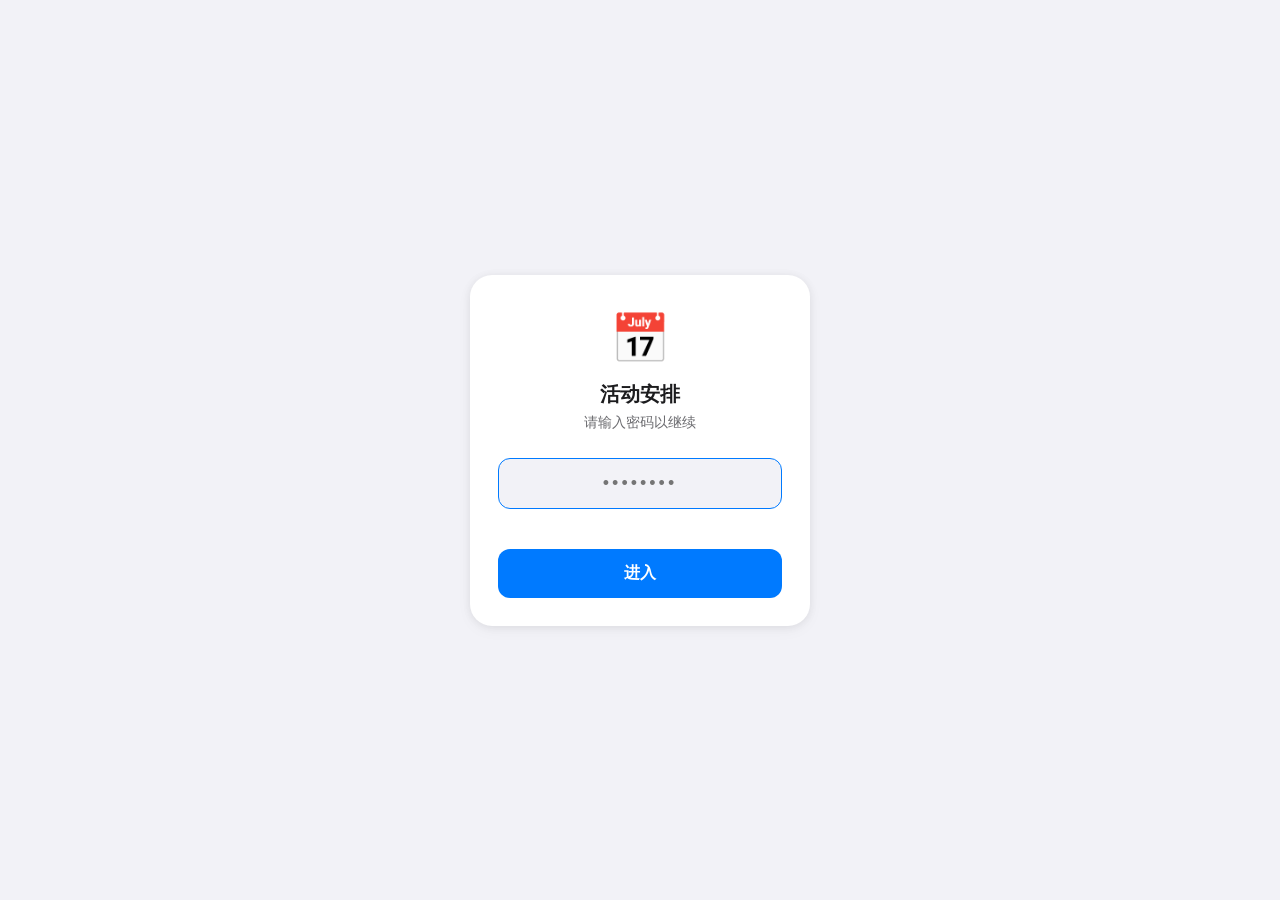
==== activity.html @ 2a9986ee "Show ingredient suggestions in the language of the active tab 用户发现：EN 页签输 salt，建议列表跳出中文「盐」。这不只是显示别扭—" ====
<!DOCTYPE html>
<html lang="zh-CN">
<head>
  <meta charset="UTF-8">
  <meta name="viewport" content="width=device-width, initial-scale=1.0">
  <title>活动安排</title>
  <link rel="preconnect" href="https://mpvsbeghuueffkjdemcr.supabase.co">
  <style>
    * { margin: 0; padding: 0; box-sizing: border-box; }

    :root {
      --bg: #f2f2f7; --card: #ffffff; --text: #1c1c1e; --sub: #6c6c70;
      --border: #e5e5ea; --accent: #007aff; --green: #34c759;
      --orange: #ff9500; --red: #ff3b30;
      --shadow: 0 1px 8px rgba(0,0,0,0.07), 0 4px 16px rgba(0,0,0,0.04);
    }
    @media (prefers-color-scheme: dark) {
      :root {
        --bg: #000000; --card: #1c1c1e; --text: #ffffff; --sub: #8e8e93;
        --border: #2c2c2e;
        --shadow: 0 1px 8px rgba(0,0,0,0.3), 0 4px 16px rgba(0,0,0,0.2);
      }
    }

    body {
      font-family: -apple-system, BlinkMacSystemFont, 'SF Pro Text', 'Helvetica Neue', sans-serif;
      background: var(--bg); color: var(--text);
      min-height: 100vh; -webkit-font-smoothing: antialiased;
    }

    /* ── Lock ── */
    #lock-screen {
      position: fixed; inset: 0; background: var(--bg); z-index: 9999;
      display: flex; align-items: center; justify-content: center; padding: 24px;
    }
    #lock-screen.hidden { display: none; }
    .lock-card {
      background: var(--card); border-radius: 22px; padding: 36px 28px 28px;
      width: 100%; max-width: 340px; box-shadow: var(--shadow); text-align: center;
    }
    .lock-icon  { font-size: 48px; margin-bottom: 14px; }
    .lock-title { font-size: 20px; font-weight: 700; margin-bottom: 6px; }
    .lock-sub   { font-size: 14px; color: var(--sub); margin-bottom: 26px; }
    .lock-input {
      width: 100%; padding: 14px 16px; border: 1.5px solid var(--border);
      border-radius: 12px; font-size: 18px; font-family: inherit;
      background: var(--bg); color: var(--text); text-align: center;
      letter-spacing: 3px; outline: none; transition: border-color 0.2s; margin-bottom: 12px;
    }
    .lock-input:focus { border-color: var(--accent); }
    .lock-input.error { border-color: var(--red); animation: shake 0.35s ease; }
    @keyframes shake {
      0%,100%{transform:translateX(0)} 20%{transform:translateX(-8px)}
      40%{transform:translateX(8px)}   60%{transform:translateX(-5px)}
      80%{transform:translateX(5px)}
    }
    .lock-error { font-size: 13px; color: var(--red); margin-bottom: 10px; min-height: 18px; }
    .lock-btn {
      width: 100%; padding: 14px; background: var(--accent); color: #fff;
      border: none; border-radius: 12px; font-size: 16px; font-weight: 600;
      font-family: inherit; cursor: pointer; transition: opacity 0.15s;
    }
    .lock-btn:active { opacity: 0.8; }

    /* ── App ── */
    #app { display: none; padding-bottom: 100px; }
    #app.visible { display: block; }

    /* ── Loading ── */
    .loading-wrap {
      display: flex; flex-direction: column; align-items: center;
      justify-content: center; padding: 40px 20px; color: var(--sub); gap: 14px;
    }
    .spinner {
      width: 28px; height: 28px; border: 3px solid var(--border);
      border-top-color: var(--accent); border-radius: 50%;
      animation: spin 0.7s linear infinite;
    }
    @keyframes spin { to { transform: rotate(360deg); } }

    /* ── Topbar ── */
    .topbar {
      position: sticky; top: 0; z-index: 100;
      background: rgba(242,242,247,0.85);
      backdrop-filter: saturate(180%) blur(20px);
      -webkit-backdrop-filter: saturate(180%) blur(20px);
      border-bottom: 1px solid var(--border); padding: 14px 20px 12px;
    }
    @media (prefers-color-scheme: dark) { .topbar { background: rgba(0,0,0,0.85); } }
    .topbar-inner {
      max-width: 600px; margin: 0 auto;
      display: flex; justify-content: space-between; align-items: center;
    }
    .topbar h1 { font-size: 18px; font-weight: 700; letter-spacing: -0.3px; white-space: nowrap; overflow: hidden; text-overflow: ellipsis; min-width: 0; }
    .topbar-actions { display: flex; gap: 8px; flex-shrink: 0; }
    .icon-btn {
      background: none; border: none; cursor: pointer; color: var(--accent);
      font-size: 14px; font-weight: 500; padding: 5px 10px; border-radius: 8px;
      transition: background 0.15s; text-decoration: none; display: inline-block;
    }
    .icon-btn:hover { background: rgba(0,122,255,0.1); }
    @media (max-width: 480px) {
      .icon-btn { padding: 3px 4px; font-size: 12px; }
      .topbar-actions { gap: 2px; }
    }
    .sync-dot {
      display: inline-block; width: 7px; height: 7px; border-radius: 50%;
      margin-left: 6px; vertical-align: middle; transition: background 0.3s;
    }
    .sync-dot.ok   { background: var(--green); }
    .sync-dot.busy { background: var(--orange); animation: pulse 1s infinite; }
    .sync-dot.err  { background: var(--red); }
    @keyframes pulse { 0%,100%{opacity:1} 50%{opacity:0.4} }

    /* ── Container ── */
    .wrap { max-width: 600px; margin: 0 auto; padding: 16px 16px 0; }

    /* ── Add button ── */
    .add-row { margin-bottom: 20px; }
    .add-main-btn {
      width: 100%; padding: 15px; background: var(--card);
      border: 1.5px dashed rgba(0,122,255,0.45); border-radius: 14px;
      color: var(--accent); font-size: 15px; font-weight: 600; font-family: inherit;
      cursor: pointer; box-shadow: var(--shadow);
      display: flex; align-items: center; justify-content: center; gap: 7px;
      transition: background 0.15s, border-color 0.15s;
    }
    .add-main-btn:hover  { background: rgba(0,122,255,0.05); border-color: var(--accent); }
    .add-main-btn:active { opacity: 0.7; }
    .add-main-btn .plus  { font-size: 20px; line-height: 1; }

    /* ── Sections ── */
    .section { margin-bottom: 24px; }
    .section-title {
      font-size: 13px; font-weight: 700; color: var(--sub); text-transform: uppercase;
      letter-spacing: 0.5px; padding: 0 4px 10px; display: flex; align-items: center; gap: 6px;
    }
    .section-title-proposed  { color: var(--orange); }
    .section-title-confirmed { color: var(--green); }
    .section-count { font-weight: 500; opacity: 0.7; text-transform: none; letter-spacing: 0; }
    .section-empty {
      text-align: center; padding: 26px 16px; color: var(--sub); font-size: 14px;
      background: var(--card); border-radius: 14px; box-shadow: var(--shadow);
    }

    /* ── List ── */
    .date-group { margin-bottom: 14px; }
    .date-label {
      font-size: 15px; font-weight: 700; color: var(--text); letter-spacing: 0.2px;
      padding: 8px 12px; margin-bottom: 8px; border-radius: 10px;
      background: rgba(0,122,255,0.08); border-left: 4px solid var(--accent);
      display: flex; align-items: center; gap: 6px;
    }
    @media (prefers-color-scheme: dark) { .date-label { background: rgba(0,122,255,0.16); } }
    .items-card { background: var(--card); border-radius: 14px; overflow: hidden; box-shadow: var(--shadow); }
    .item { display: flex; align-items: center; padding: 11px 14px; gap: 11px; }
    .item:not(:last-child) { border-bottom: 1px solid var(--border); }
    .item-body   { flex: 1; min-width: 0; }
    .item-desc   { font-size: 15px; white-space: nowrap; overflow: hidden; text-overflow: ellipsis; }
    .item-tag    { font-size: 12px; color: var(--sub); margin-top: 3px; display: flex; align-items: center; gap: 4px; min-width: 0; }
    .item-tag-text { white-space: nowrap; overflow: hidden; text-overflow: ellipsis; min-width: 0; }
    .link-pin    { flex-shrink: 0; text-decoration: none; font-size: 13px; line-height: 1; }
    .item-actions { display: flex; align-items: center; gap: 2px; flex-shrink: 0; }
    .confirm-btn, .unconfirm-btn {
      background: none; border: none; cursor: pointer; font-size: 12px; font-weight: 600;
      font-family: inherit; padding: 5px 9px; border-radius: 8px; white-space: nowrap;
      transition: background 0.15s; color: var(--sub);
    }
    .confirm-btn:hover   { color: var(--green);  background: rgba(52,199,89,0.14); }
    .unconfirm-btn:hover { color: var(--orange); background: rgba(255,149,0,0.14); }
    .edit-btn {
      background: none; border: none; cursor: pointer; color: var(--sub);
      font-size: 15px; line-height: 1; padding: 4px 6px; border-radius: 6px;
      opacity: 0.4; transition: opacity 0.15s, color 0.15s;
    }
    .edit-btn:hover { opacity: 1; color: var(--accent); }
    .del-btn {
      background: none; border: none; cursor: pointer; color: var(--sub);
      font-size: 20px; line-height: 1; padding: 4px 6px; border-radius: 6px;
      opacity: 0.4; transition: opacity 0.15s, color 0.15s;
    }
    .del-btn:hover { opacity: 1; color: var(--red); }

    /* ── FAB ── */
    .fab {
      position: fixed; bottom: 28px; right: 24px;
      width: 58px; height: 58px; border-radius: 50%;
      background: var(--accent); border: none; cursor: pointer;
      color: #fff; font-size: 30px; line-height: 1;
      box-shadow: 0 4px 20px rgba(0,122,255,0.45);
      display: flex; align-items: center; justify-content: center;
      z-index: 200; transition: transform 0.15s, box-shadow 0.15s;
    }
    .fab:active { transform: scale(0.93); box-shadow: 0 2px 10px rgba(0,122,255,0.35); }

    /* ── Sheet ── */
    .overlay {
      position: fixed; inset: 0; background: rgba(0,0,0,0.45); z-index: 400;
      display: flex; align-items: flex-end;
      opacity: 0; pointer-events: none; transition: opacity 0.25s;
    }
    .overlay.open { opacity: 1; pointer-events: all; }
    .sheet {
      background: var(--card); border-radius: 20px 20px 0 0;
      padding: 12px 20px 32px; width: 100%; max-width: 600px; margin: 0 auto;
      transform: translateY(100%);
      transition: transform 0.3s cubic-bezier(0.32, 0.72, 0, 1);
      max-height: 90vh; overflow-y: auto;
    }
    .overlay.open .sheet { transform: translateY(0); }
    .handle { width: 36px; height: 4px; background: var(--border); border-radius: 2px; margin: 0 auto 18px; }
    .sheet-title { font-size: 18px; font-weight: 700; margin-bottom: 20px; }

    /* ── Form ── */
    .fgrp { margin-bottom: 14px; }
    .flabel { display: block; font-size: 12px; font-weight: 600; color: var(--sub); text-transform: uppercase; letter-spacing: 0.5px; margin-bottom: 7px; }
    .finput {
      width: 100%; padding: 12px 14px; border: 1.5px solid var(--border);
      border-radius: 11px; font-size: 16px; font-family: inherit;
      background: var(--bg); color: var(--text); outline: none; transition: border-color 0.2s;
    }
    .finput:focus { border-color: var(--accent); }
    .time-range { display: flex; align-items: center; gap: 8px; }
    .time-range .finput { flex: 1; min-width: 0; }
    .time-range-sep { color: var(--sub); flex-shrink: 0; }
    .seg { display: grid; gap: 8px; }
    .seg2 { grid-template-columns: 1fr 1fr; }
    .seg5 { grid-template-columns: repeat(5, 1fr); }
    .seg input[type=radio] { display: none; }
    .seg-lbl {
      display: block; padding: 10px 6px 9px; border: 1.5px solid var(--border);
      border-radius: 11px; text-align: center; cursor: pointer;
      font-size: 13px; line-height: 1.35;
      transition: border-color 0.2s, background 0.2s, color 0.2s; user-select: none;
    }
    .seg5 .seg-lbl { padding: 8px 2px; font-size: 12px; }
    .seg input[type=radio]:checked + .seg-lbl {
      border-color: var(--accent); background: rgba(0,122,255,0.08);
      color: var(--accent); font-weight: 600;
    }
    .submit {
      width: 100%; padding: 14px; background: var(--accent); color: #fff;
      border: none; border-radius: 13px; font-size: 16px; font-weight: 600;
      font-family: inherit; cursor: pointer; margin-top: 10px; transition: opacity 0.15s;
    }
    .submit:active   { opacity: 0.8; }
    .submit:disabled { opacity: 0.5; cursor: not-allowed; }
  </style>
</head>
<body>

<div id="lock-screen">
  <div class="lock-card">
    <div class="lock-icon">📅</div>
    <div class="lock-title">活动安排</div>
    <div class="lock-sub">请输入密码以继续</div>
    <input type="password" class="lock-input" id="lock-input"
           placeholder="••••••••" autocomplete="current-password"
           onkeydown="if(event.key==='Enter')unlock()">
    <div class="lock-error" id="lock-error"></div>
    <button class="lock-btn" onclick="unlock()">进入</button>
  </div>
</div>

<div id="app">
  <header class="topbar">
    <div class="topbar-inner">
      <h1>活动安排<span class="sync-dot ok" id="sync-dot"></span></h1>
      <div class="topbar-actions">
        <a class="icon-btn" href="index.html">💰 开支</a>
        <a class="icon-btn" href="shopping.html">🛒 购物</a>
        <a class="icon-btn" href="recipe.html">🍳 食谱</a>
        <button class="icon-btn" onclick="lockApp()">锁定</button>
      </div>
    </div>
  </header>

  <div class="wrap">
    <div class="add-row">
      <button class="add-main-btn" onclick="openAdd()">
        <span class="plus">＋</span> 添加活动
      </button>
    </div>

    <div class="section">
      <div class="section-title section-title-proposed">待定<span class="section-count" id="count-proposed"></span></div>
      <div id="list-proposed"></div>
      <div class="section-empty" id="empty-proposed" style="display:none">暂无待定活动</div>
    </div>

    <div class="section">
      <div class="section-title section-title-confirmed">已确认<span class="section-count" id="count-confirmed"></span></div>
      <div id="list-confirmed"></div>
      <div class="section-empty" id="empty-confirmed" style="display:none">暂无已确认活动</div>
    </div>
  </div>
</div>

<!-- Add / Edit Sheet -->
<div class="overlay" id="add-overlay" onclick="overlayClick(event,'add-overlay')">
  <div class="sheet">
    <div class="handle"></div>
    <div class="sheet-title" id="add-sheet-title">添加活动</div>
    <div class="fgrp">
      <label class="flabel">标题</label>
      <input type="text" class="finput" id="f-title" placeholder="和朋友吃饭 / 打网球 …">
    </div>
    <div class="fgrp">
      <label class="flabel">日期</label>
      <input type="date" class="finput" id="f-date">
    </div>
    <div class="fgrp">
      <label class="flabel">时段（选填）</label>
      <div class="seg seg5">
        <input type="radio" name="fperiod" id="fp-none" value="" checked>
        <label class="seg-lbl" for="fp-none">不选</label>
        <input type="radio" name="fperiod" id="fp-morning" value="morning">
        <label class="seg-lbl" for="fp-morning">上午</label>
        <input type="radio" name="fperiod" id="fp-afternoon" value="afternoon">
        <label class="seg-lbl" for="fp-afternoon">下午</label>
        <input type="radio" name="fperiod" id="fp-evening" value="evening">
        <label class="seg-lbl" for="fp-evening">傍晚</label>
        <input type="radio" name="fperiod" id="fp-night" value="night">
        <label class="seg-lbl" for="fp-night">晚上</label>
      </div>
    </div>
    <div class="fgrp">
      <label class="flabel">精确时间（选填）</label>
      <div class="time-range">
        <input type="time" class="finput" id="f-time" aria-label="开始时间">
        <span class="time-range-sep">–</span>
        <input type="time" class="finput" id="f-time-end" aria-label="结束时间">
      </div>
    </div>
    <div class="fgrp">
      <label class="flabel">地点/备注（选填）</label>
      <input type="text" class="finput" id="f-note" placeholder="地点、和谁、备注…">
    </div>
    <div class="fgrp">
      <label class="flabel">地址链接（选填）</label>
      <input type="text" class="finput" id="f-link" placeholder="https://maps.google.com/...">
    </div>
    <div class="fgrp">
      <label class="flabel">状态</label>
      <div class="seg seg2">
        <input type="radio" name="fstatus" id="fs-proposed" value="proposed" checked>
        <label class="seg-lbl" for="fs-proposed">待定</label>
        <input type="radio" name="fstatus" id="fs-confirmed" value="confirmed">
        <label class="seg-lbl" for="fs-confirmed">已确认</label>
      </div>
    </div>
    <button class="submit" id="add-submit-btn" onclick="submitActivity()">添加</button>
  </div>
</div>

<button class="fab" onclick="openAdd()">+</button>

<!-- 改了 assets/ 里的文件就把 ?v= bump 一次，否则手机浏览器会一直用缓存的旧版。见 docs/HANDOFF.md 第五节。 -->
<script src="assets/auth.js?v=2026080306"></script>
<script>
// ── Supabase REST (no SDK) ──
const API = 'https://mpvsbeghuueffkjdemcr.supabase.co/rest/v1';
// KEY 和 H() 来自 assets/auth.js（必须先加载）

async function actGetAll() {
  const r = await fetch(`${API}/activities?select=*&order=date.asc,id.asc`, { headers: await H() });
  if (!r.ok) throw new Error(await r.text());
  return r.json();
}
async function actInsert(row) {
  const r = await fetch(`${API}/activities`, {
    method: 'POST', headers: { ...await H(), 'Prefer': 'return=representation' },
    body: JSON.stringify([row]),
  });
  if (!r.ok) throw new Error(await r.text());
  return (await r.json())[0];
}
async function actUpdate(id, patch) {
  const r = await fetch(`${API}/activities?id=eq.${id}`, {
    method: 'PATCH', headers: { ...await H(), 'Prefer': 'return=minimal' },
    body: JSON.stringify(patch),
  });
  if (!r.ok) throw new Error(await r.text());
}
async function actDelete(id) {
  const r = await fetch(`${API}/activities?id=eq.${id}`, { method: 'DELETE', headers: await H() });
  if (!r.ok) throw new Error(await r.text());
}

// ── Password (登录态由 assets/auth.js 统一管，四页共用) ──
let signingIn = false;
async function unlock() {
  const inp = document.getElementById('lock-input');
  const err = document.getElementById('lock-error');
  const btn = document.querySelector('.lock-btn');
  if (signingIn) return;                       // 登录要走网络，连点会发多个请求
  if (!inp.value) { err.textContent = '请输入密码'; return; }
  signingIn = true;
  err.textContent = '';
  if (btn) { btn.disabled = true; btn.textContent = '登录中…'; }
  const ok = await signIn(inp.value);
  signingIn = false;
  if (btn) { btn.disabled = false; btn.textContent = '进入'; }
  if (ok) {
    inp.value = '';
    document.getElementById('lock-screen').classList.add('hidden');
    document.getElementById('app').classList.add('visible');
    initApp();
  } else {
    err.textContent = '登录失败，请检查密码和网络';
    inp.classList.add('error');
    inp.value = '';
    setTimeout(() => inp.classList.remove('error'), 400);
  }
}
function lockApp() {
  signOut();
  document.getElementById('lock-screen').classList.remove('hidden');
  document.getElementById('app').classList.remove('visible');
  document.getElementById('lock-input').value = '';
  document.getElementById('lock-error').textContent = '';
}

// ── State ──
let activities = [];
let editingId  = null;

const PERIOD_META = {
  morning:   { label: '上午', rank: 0 },
  afternoon: { label: '下午', rank: 1 },
  evening:   { label: '傍晚', rank: 2 },
  night:     { label: '晚上', rank: 3 },
};
const periodRank = p => PERIOD_META[p] ? PERIOD_META[p].rank : 4;

const toLocal = r => ({
  id: Number(r.id), title: r.title, date: r.date,
  period: r.period || '', time: r.time || '', timeEnd: r.time_end || '',
  note: r.note || '', link: r.link || '', status: r.status,
});

function escHtml(s) {
  return String(s).replace(/[&<>"']/g, c => ({ '&':'&amp;', '<':'&lt;', '>':'&gt;', '"':'&quot;', "'":'&#39;' }[c]));
}
function setSyncDot(s) { document.getElementById('sync-dot').className = 'sync-dot ' + s; }
function todayStr() {
  const d = new Date();
  const mo = String(d.getMonth() + 1).padStart(2, '0');
  const da = String(d.getDate()).padStart(2, '0');
  return `${d.getFullYear()}-${mo}-${da}`;
}
function fmtDate(ds) {
  const d  = new Date(ds + 'T12:00:00');
  const mo = ['1月','2月','3月','4月','5月','6月','7月','8月','9月','10月','11月','12月'];
  const wk = ['周日','周一','周二','周三','周四','周五','周六'];
  return `${mo[d.getMonth()]}${d.getDate()}日 · ${wk[d.getDay()]}`;
}

// ── Init ──
async function initApp() {
  showLoading(true);
  await loadActivities();
  startPolling();
  showLoading(false);
}
function showLoading(on) {
  if (!on) return;
  ['proposed', 'confirmed'].forEach(s => {
    document.getElementById('list-' + s).innerHTML =
      '<div class="loading-wrap"><div class="spinner"></div><span>加载中...</span></div>';
    document.getElementById('empty-' + s).style.display = 'none';
  });
}
async function loadActivities() {
  setSyncDot('busy');
  try {
    activities = (await actGetAll()).map(toLocal);
    setSyncDot('ok');
    render();
  } catch(e) { console.error(e); setSyncDot('err'); }
}

// Poll every 15s — skip while the add/edit sheet is open, to avoid clobbering input
function startPolling() {
  setInterval(async () => {
    if (document.visibilityState !== 'visible') return;
    if (document.getElementById('add-overlay').classList.contains('open')) return;
    try {
      const fresh = (await actGetAll()).map(toLocal);
      if (sig(fresh) !== sig(activities)) { activities = fresh; render(); }
      setSyncDot('ok');
    } catch(e) { setSyncDot('err'); }
  }, 15000);
}
function sig(list) {
  return list.map(a => `${a.id}:${a.title}:${a.date}:${a.period}:${a.time}:${a.note}:${a.status}`).join('|');
}

// ── Sort / group ──
function sortActs(list) {
  return [...list].sort((a, b) =>
    (a.date < b.date ? -1 : a.date > b.date ? 1 : 0) ||
    (periodRank(a.period) - periodRank(b.period)) ||
    (a.time < b.time ? -1 : a.time > b.time ? 1 : 0) ||
    (a.id - b.id)
  );
}
function groupedListHtml(list) {
  const map = {};
  list.forEach(a => { (map[a.date] = map[a.date] || []).push(a); });
  const dates = Object.keys(map).sort();
  return dates.map(date =>
    `<div class="date-group"><div class="date-label">🗓 ${fmtDate(date)}</div><div class="items-card">${map[date].map(itemRowHtml).join('')}</div></div>`
  ).join('');
}

// ── Render ──
function itemRowHtml(a) {
  const meta = PERIOD_META[a.period];
  const parts = [];
  if (meta) parts.push(meta.label);
  if (a.time) parts.push(escHtml(a.time) + (a.timeEnd ? `–${escHtml(a.timeEnd)}` : ''));
  const timeTxt = parts.length ? parts.join(' · ') : '全天';
  const isHttpLink = /^https?:\/\//i.test(a.link || '');
  const linkHtml = isHttpLink
    ? `<a class="link-pin" href="${escHtml(a.link)}" target="_blank" rel="noopener noreferrer" title="打开地址链接">📍</a>`
    : '';
  const tagText = a.note ? `${timeTxt} · ${escHtml(a.note)}` : timeTxt;
  const tag = `<span class="item-tag-text">${tagText}</span>${linkHtml}`;
  const toggleBtn = a.status === 'proposed'
    ? `<button class="confirm-btn" onclick="toggleStatus(${a.id})" title="标记已确认">✓ 确认</button>`
    : `<button class="unconfirm-btn" onclick="toggleStatus(${a.id})" title="转为待定">↩ 转待定</button>`;
  return `<div class="item">
        <div class="item-body">
          <div class="item-desc">${escHtml(a.title)}</div>
          <div class="item-tag">${tag}</div>
        </div>
        <div class="item-actions">
          ${toggleBtn}
          <button class="edit-btn" onclick="openEdit(${a.id})" title="编辑">✎</button>
          <button class="del-btn" onclick="askDel(${a.id})" title="删除">×</button>
        </div>
      </div>`;
}
function renderSection(status) {
  const today = todayStr();
  const list  = sortActs(activities.filter(a => a.status === status && a.date >= today));
  const wrap  = document.getElementById('list-' + status);
  const empty = document.getElementById('empty-' + status);
  const count = document.getElementById('count-' + status);
  count.textContent = list.length ? `· ${list.length}` : '';
  if (!list.length) { wrap.innerHTML = ''; empty.style.display = 'block'; return; }
  empty.style.display = 'none';
  wrap.innerHTML = groupedListHtml(list);
}
function render() { renderSection('proposed'); renderSection('confirmed'); }

// ── Add / Edit ──
function openAdd() {
  editingId = null;
  document.getElementById('f-title').value = '';
  document.getElementById('f-date').value  = todayStr();
  document.getElementById('fp-none').checked = true;
  document.getElementById('f-time').value  = '';
  document.getElementById('f-time-end').value = '';
  document.getElementById('f-note').value  = '';
  document.getElementById('f-link').value  = '';
  document.getElementById('fs-proposed').checked = true;
  document.getElementById('add-sheet-title').textContent = '添加活动';
  document.getElementById('add-submit-btn').textContent  = '添加';
  document.getElementById('add-overlay').classList.add('open');
  setTimeout(() => document.getElementById('f-title').focus(), 350);
}
function openEdit(id) {
  const a = activities.find(x => x.id === id);
  if (!a) return;
  editingId = id;
  document.getElementById('f-title').value = a.title;
  document.getElementById('f-date').value  = a.date;
  document.getElementById(a.period ? 'fp-' + a.period : 'fp-none').checked = true;
  document.getElementById('f-time').value  = a.time;
  document.getElementById('f-time-end').value = a.timeEnd;
  document.getElementById('f-note').value  = a.note;
  document.getElementById('f-link').value  = a.link;
  document.getElementById(a.status === 'confirmed' ? 'fs-confirmed' : 'fs-proposed').checked = true;
  document.getElementById('add-sheet-title').textContent = '编辑活动';
  document.getElementById('add-submit-btn').textContent  = '保存修改';
  document.getElementById('add-overlay').classList.add('open');
  setTimeout(() => document.getElementById('f-title').focus(), 350);
}
function closeAdd() { editingId = null; document.getElementById('add-overlay').classList.remove('open'); }

async function submitActivity() {
  const title  = document.getElementById('f-title').value.trim();
  const date   = document.getElementById('f-date').value;
  const period  = document.querySelector('input[name="fperiod"]:checked').value;
  const time    = document.getElementById('f-time').value;
  const timeEnd = document.getElementById('f-time-end').value;
  const note    = document.getElementById('f-note').value.trim();
  const link    = document.getElementById('f-link').value.trim();
  const status  = document.querySelector('input[name="fstatus"]:checked').value;
  if (!title || !date) { alert('请填写标题和日期'); return; }
  if (time && timeEnd && timeEnd <= time) { alert('结束时间要晚于开始时间'); return; }
  const btn = document.getElementById('add-submit-btn');
  btn.disabled = true; setSyncDot('busy');
  try {
    const payload = { title, date, period, time, time_end: timeEnd, note, link, status };
    if (editingId !== null) {
      await actUpdate(editingId, payload);
      const idx = activities.findIndex(x => x.id === editingId);
      if (idx !== -1) activities[idx] = { id: editingId, title, date, period, time, timeEnd, note, link, status };
    } else {
      const row = await actInsert(payload);
      activities.push(toLocal(row));
    }
    setSyncDot('ok'); render(); closeAdd();
  } catch(e) { console.error(e); setSyncDot('err'); }
  btn.disabled = false;
}

// ── Status toggle ──
async function toggleStatus(id) {
  const a = activities.find(x => x.id === id);
  if (!a) return;
  const prevStatus = a.status;
  const next = a.status === 'proposed' ? 'confirmed' : 'proposed';
  a.status = next;
  render();
  setSyncDot('busy');
  try { await actUpdate(id, { status: next }); setSyncDot('ok'); }
  catch(e) { console.error(e); setSyncDot('err'); a.status = prevStatus; render(); }
}

// ── Delete ──
function askDel(id) {
  const a = activities.find(x => x.id === id);
  if (!a) return;
  if (!confirm(`确定删除「${a.title}」吗？`)) return;
  confirmDel(id);
}
async function confirmDel(id) {
  const prev = activities;
  activities = activities.filter(x => x.id !== id);
  render();
  setSyncDot('busy');
  try { await actDelete(id); setSyncDot('ok'); }
  catch(e) { console.error(e); setSyncDot('err'); activities = prev; render(); }
}

function overlayClick(e, id) {
  if (e.target.classList.contains('overlay')) document.getElementById(id).classList.remove('open');
}

// ── Boot ──
window.addEventListener('DOMContentLoaded', async () => {
  // 本地存着令牌就续一次，续得上才直接进 app；续不上就老实显示登录页。
  if (await resumeSession()) {
    document.getElementById('lock-screen').classList.add('hidden');
    document.getElementById('app').classList.add('visible');
    initApp();
  } else {
    document.getElementById('lock-input').focus();
  }
});
</script>
</body>
</html>
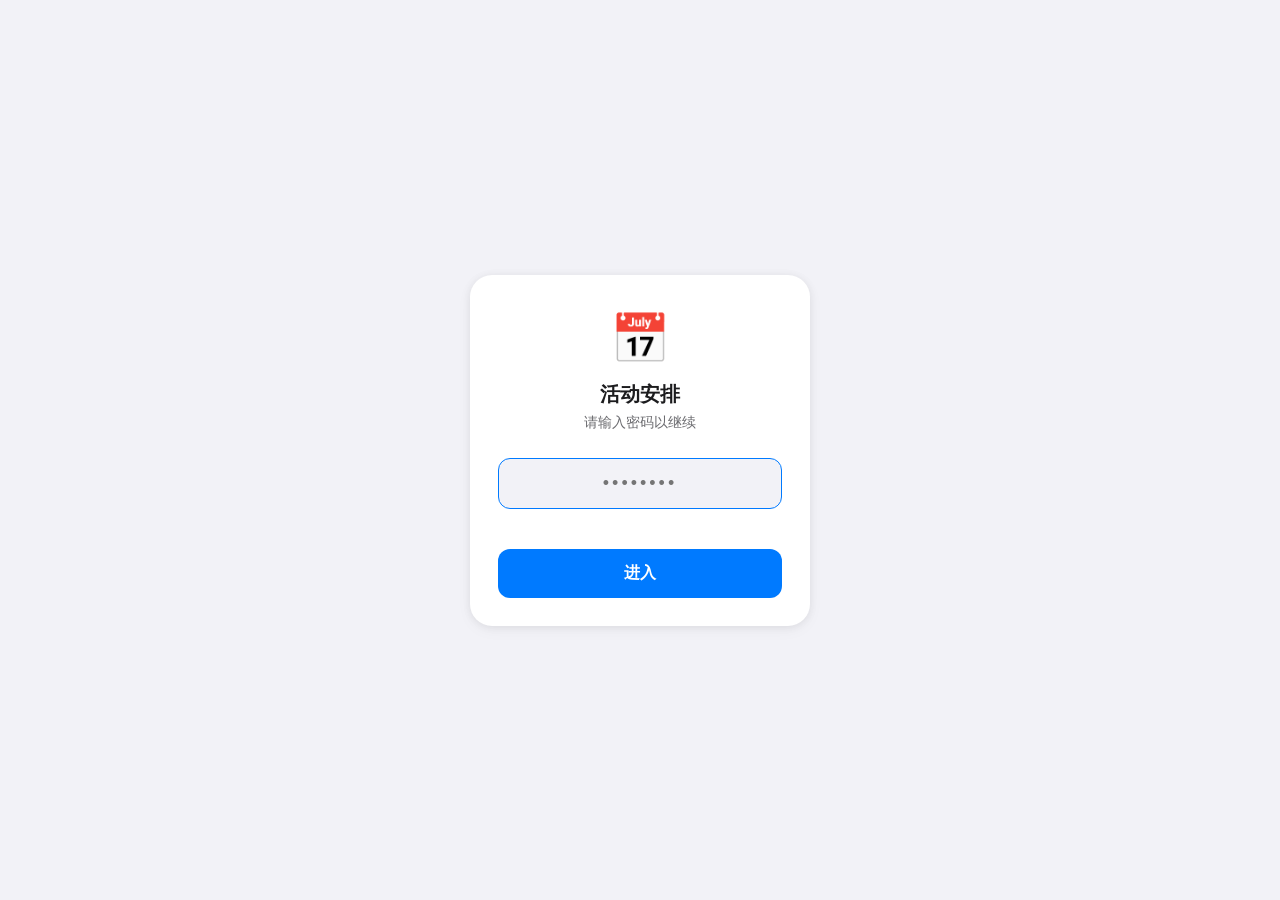
==== commit 28548d23: "Add missing ingredients to a shopping list from the fridge page 一期 spec 的「三期」，把「想吃什么 → 要买什么」接通。只在「再买" ====
--- a/activity.html
+++ b/activity.html
@@ -356,7 +356,7 @@
 <button class="fab" onclick="openAdd()">+</button>
 
 <!-- 改了 assets/ 里的文件就把 ?v= bump 一次，否则手机浏览器会一直用缓存的旧版。见 docs/HANDOFF.md 第五节。 -->
-<script src="assets/auth.js?v=2026080306"></script>
+<script src="assets/auth.js?v=2026080307"></script>
 <script>
 // ── Supabase REST (no SDK) ──
 const API = 'https://mpvsbeghuueffkjdemcr.supabase.co/rest/v1';
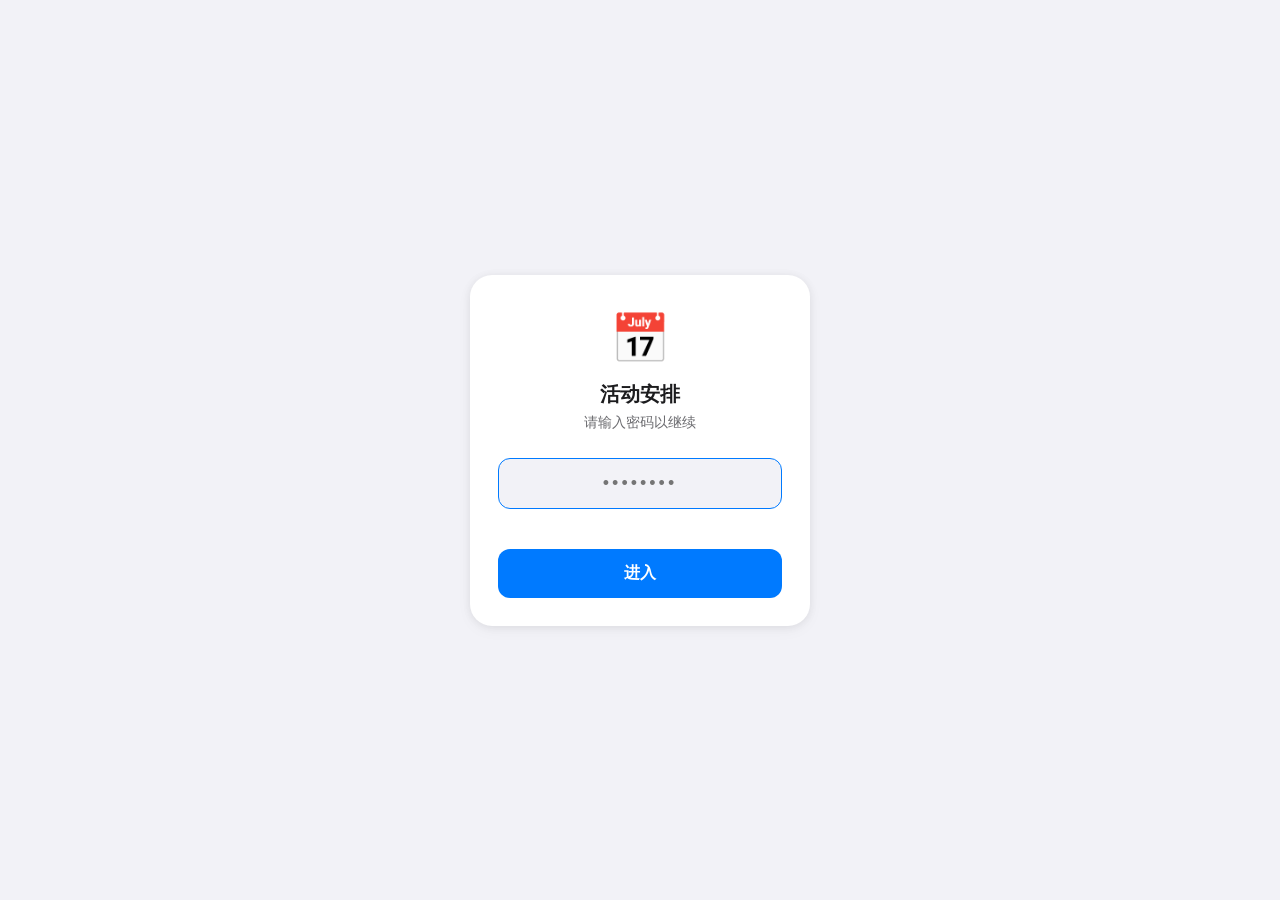
==== commit 8f6b95a0: "Make the add-to-shopping-list button visible on the cream background 原来是透明底 + 灰字 + 浅边框，在 #FCFAF4 上几乎" ====
--- a/activity.html
+++ b/activity.html
@@ -356,7 +356,7 @@
 <button class="fab" onclick="openAdd()">+</button>
 
 <!-- 改了 assets/ 里的文件就把 ?v= bump 一次，否则手机浏览器会一直用缓存的旧版。见 docs/HANDOFF.md 第五节。 -->
-<script src="assets/auth.js?v=2026080307"></script>
+<script src="assets/auth.js?v=2026080308"></script>
 <script>
 // ── Supabase REST (no SDK) ──
 const API = 'https://mpvsbeghuueffkjdemcr.supabase.co/rest/v1';
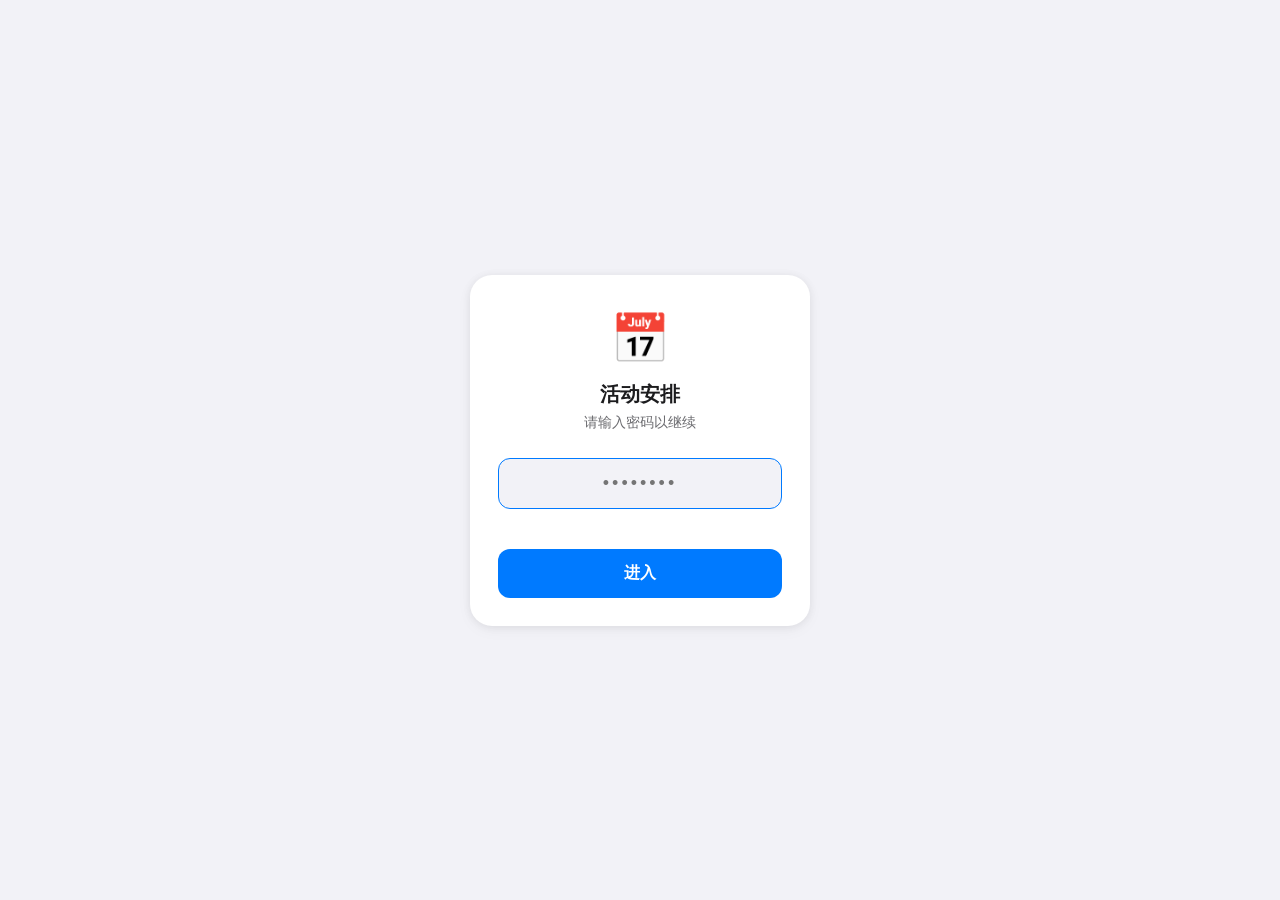
==== commit d31f5b35: "Stop the English topbar from overflowing on phones 375px 视口下英文顶栏 335px，把整页撑出 110px 横向滚动；中文的 「开支/购物/日" ====
--- a/activity.html
+++ b/activity.html
@@ -356,7 +356,7 @@
 <button class="fab" onclick="openAdd()">+</button>
 
 <!-- 改了 assets/ 里的文件就把 ?v= bump 一次，否则手机浏览器会一直用缓存的旧版。见 docs/HANDOFF.md 第五节。 -->
-<script src="assets/auth.js?v=2026080308"></script>
+<script src="assets/auth.js?v=2026080310"></script>
 <script>
 // ── Supabase REST (no SDK) ──
 const API = 'https://mpvsbeghuueffkjdemcr.supabase.co/rest/v1';
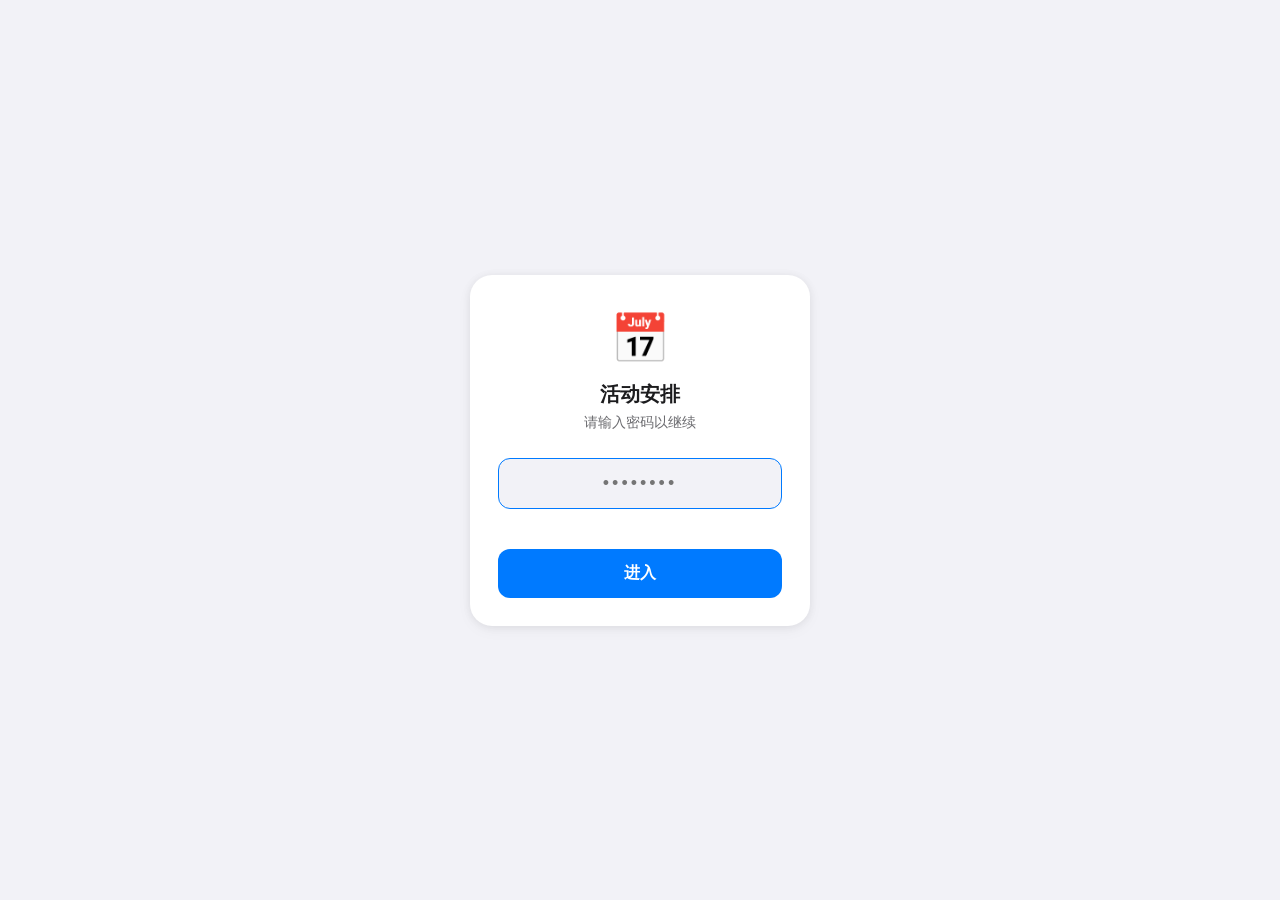
==== commit 4853a53e: "Add the ✨ AI ideas button backed by a suggest action 灵感页把 buildPrompt() 拼好的 prompt 送给函数，结果就地展开在按钮下方。" ====
--- a/activity.html
+++ b/activity.html
@@ -356,7 +356,7 @@
 <button class="fab" onclick="openAdd()">+</button>
 
 <!-- 改了 assets/ 里的文件就把 ?v= bump 一次，否则手机浏览器会一直用缓存的旧版。见 docs/HANDOFF.md 第五节。 -->
-<script src="assets/auth.js?v=2026080310"></script>
+<script src="assets/auth.js?v=2026080312"></script>
 <script>
 // ── Supabase REST (no SDK) ──
 const API = 'https://mpvsbeghuueffkjdemcr.supabase.co/rest/v1';
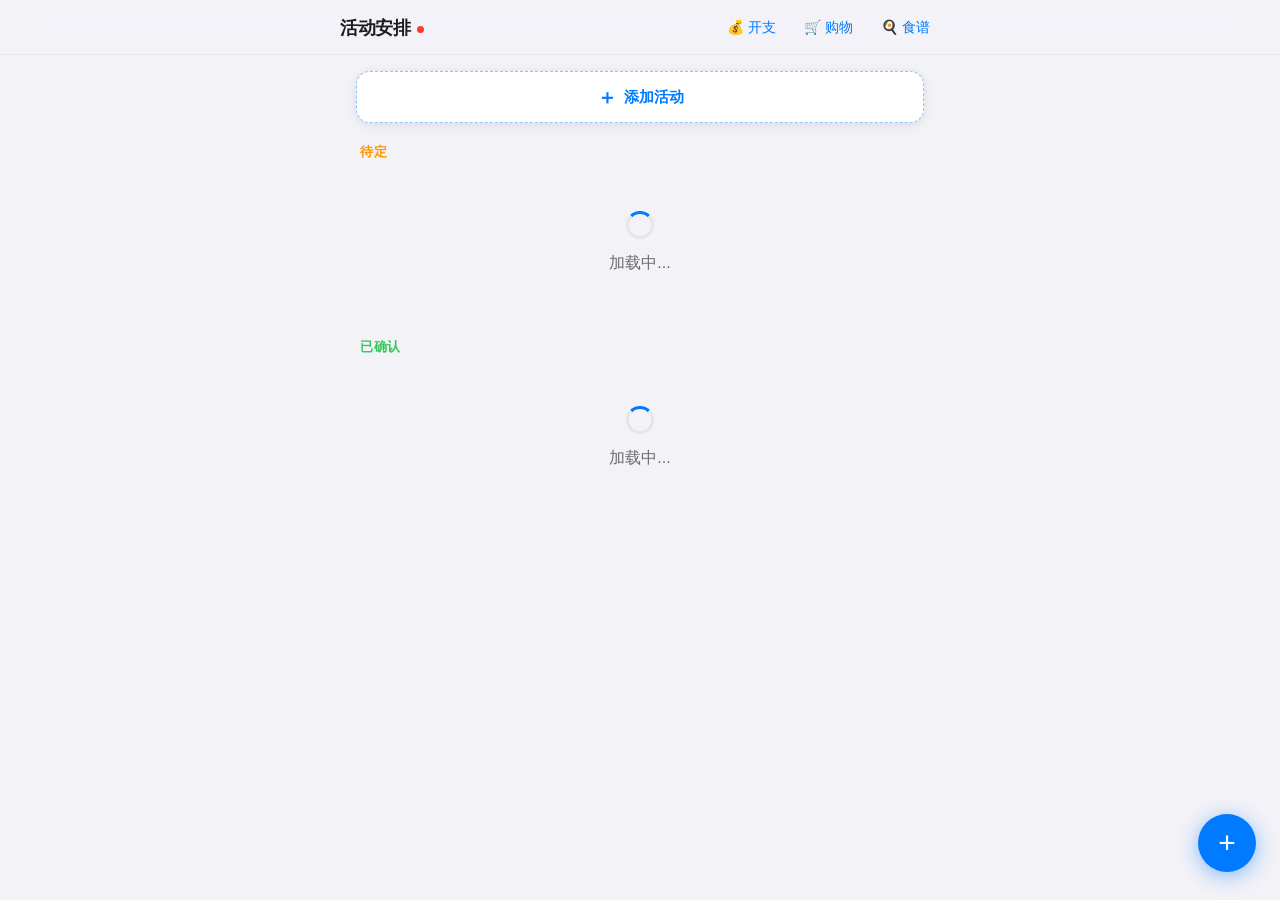
==== commit 3087456e: "去掉登录，四个页面打开网址就能用 用户 2026-11-02 的决定：两人自用，嫌每次登录麻烦。动手前已明确告知后果 ——仓库是 PUBLIC 的，publishable key 就在源码里，所以执行" ====
--- a/activity.html
+++ b/activity.html
@@ -28,43 +28,8 @@
       min-height: 100vh; -webkit-font-smoothing: antialiased;
     }
 
-    /* ── Lock ── */
-    #lock-screen {
-      position: fixed; inset: 0; background: var(--bg); z-index: 9999;
-      display: flex; align-items: center; justify-content: center; padding: 24px;
-    }
-    #lock-screen.hidden { display: none; }
-    .lock-card {
-      background: var(--card); border-radius: 22px; padding: 36px 28px 28px;
-      width: 100%; max-width: 340px; box-shadow: var(--shadow); text-align: center;
-    }
-    .lock-icon  { font-size: 48px; margin-bottom: 14px; }
-    .lock-title { font-size: 20px; font-weight: 700; margin-bottom: 6px; }
-    .lock-sub   { font-size: 14px; color: var(--sub); margin-bottom: 26px; }
-    .lock-input {
-      width: 100%; padding: 14px 16px; border: 1.5px solid var(--border);
-      border-radius: 12px; font-size: 18px; font-family: inherit;
-      background: var(--bg); color: var(--text); text-align: center;
-      letter-spacing: 3px; outline: none; transition: border-color 0.2s; margin-bottom: 12px;
-    }
-    .lock-input:focus { border-color: var(--accent); }
-    .lock-input.error { border-color: var(--red); animation: shake 0.35s ease; }
-    @keyframes shake {
-      0%,100%{transform:translateX(0)} 20%{transform:translateX(-8px)}
-      40%{transform:translateX(8px)}   60%{transform:translateX(-5px)}
-      80%{transform:translateX(5px)}
-    }
-    .lock-error { font-size: 13px; color: var(--red); margin-bottom: 10px; min-height: 18px; }
-    .lock-btn {
-      width: 100%; padding: 14px; background: var(--accent); color: #fff;
-      border: none; border-radius: 12px; font-size: 16px; font-weight: 600;
-      font-family: inherit; cursor: pointer; transition: opacity 0.15s;
-    }
-    .lock-btn:active { opacity: 0.8; }
-
     /* ── App ── */
-    #app { display: none; padding-bottom: 100px; }
-    #app.visible { display: block; }
+    #app { padding-bottom: 100px; }
 
     /* ── Loading ── */
     .loading-wrap {
@@ -249,19 +214,6 @@
 </head>
 <body>
 
-<div id="lock-screen">
-  <div class="lock-card">
-    <div class="lock-icon">📅</div>
-    <div class="lock-title">活动安排</div>
-    <div class="lock-sub">请输入密码以继续</div>
-    <input type="password" class="lock-input" id="lock-input"
-           placeholder="••••••••" autocomplete="current-password"
-           onkeydown="if(event.key==='Enter')unlock()">
-    <div class="lock-error" id="lock-error"></div>
-    <button class="lock-btn" onclick="unlock()">进入</button>
-  </div>
-</div>
-
 <div id="app">
   <header class="topbar">
     <div class="topbar-inner">
@@ -270,7 +222,6 @@
         <a class="icon-btn" href="index.html">💰 开支</a>
         <a class="icon-btn" href="shopping.html">🛒 购物</a>
         <a class="icon-btn" href="recipe.html">🍳 食谱</a>
-        <button class="icon-btn" onclick="lockApp()">锁定</button>
       </div>
     </div>
   </header>
@@ -356,7 +307,7 @@
 <button class="fab" onclick="openAdd()">+</button>
 
 <!-- 改了 assets/ 里的文件就把 ?v= bump 一次，否则手机浏览器会一直用缓存的旧版。见 docs/HANDOFF.md 第五节。 -->
-<script src="assets/auth.js?v=2026080312"></script>
+<script src="assets/auth.js?v=2026110201"></script>
 <script>
 // ── Supabase REST (no SDK) ──
 const API = 'https://mpvsbeghuueffkjdemcr.supabase.co/rest/v1';
@@ -387,39 +338,7 @@
   if (!r.ok) throw new Error(await r.text());
 }
 
-// ── Password (登录态由 assets/auth.js 统一管，四页共用) ──
-let signingIn = false;
-async function unlock() {
-  const inp = document.getElementById('lock-input');
-  const err = document.getElementById('lock-error');
-  const btn = document.querySelector('.lock-btn');
-  if (signingIn) return;                       // 登录要走网络，连点会发多个请求
-  if (!inp.value) { err.textContent = '请输入密码'; return; }
-  signingIn = true;
-  err.textContent = '';
-  if (btn) { btn.disabled = true; btn.textContent = '登录中…'; }
-  const ok = await signIn(inp.value);
-  signingIn = false;
-  if (btn) { btn.disabled = false; btn.textContent = '进入'; }
-  if (ok) {
-    inp.value = '';
-    document.getElementById('lock-screen').classList.add('hidden');
-    document.getElementById('app').classList.add('visible');
-    initApp();
-  } else {
-    err.textContent = '登录失败，请检查密码和网络';
-    inp.classList.add('error');
-    inp.value = '';
-    setTimeout(() => inp.classList.remove('error'), 400);
-  }
-}
-function lockApp() {
-  signOut();
-  document.getElementById('lock-screen').classList.remove('hidden');
-  document.getElementById('app').classList.remove('visible');
-  document.getElementById('lock-input').value = '';
-  document.getElementById('lock-error').textContent = '';
-}
+
 
 // ── State ──
 let activities = [];
@@ -652,16 +571,8 @@
 }
 
 // ── Boot ──
-window.addEventListener('DOMContentLoaded', async () => {
-  // 本地存着令牌就续一次，续得上才直接进 app；续不上就老实显示登录页。
-  if (await resumeSession()) {
-    document.getElementById('lock-screen').classList.add('hidden');
-    document.getElementById('app').classList.add('visible');
-    initApp();
-  } else {
-    document.getElementById('lock-input').focus();
-  }
-});
+// 2026-11-02 起没有登录门了，直接起 app。
+window.addEventListener('DOMContentLoaded', initApp);
 </script>
 </body>
 </html>
